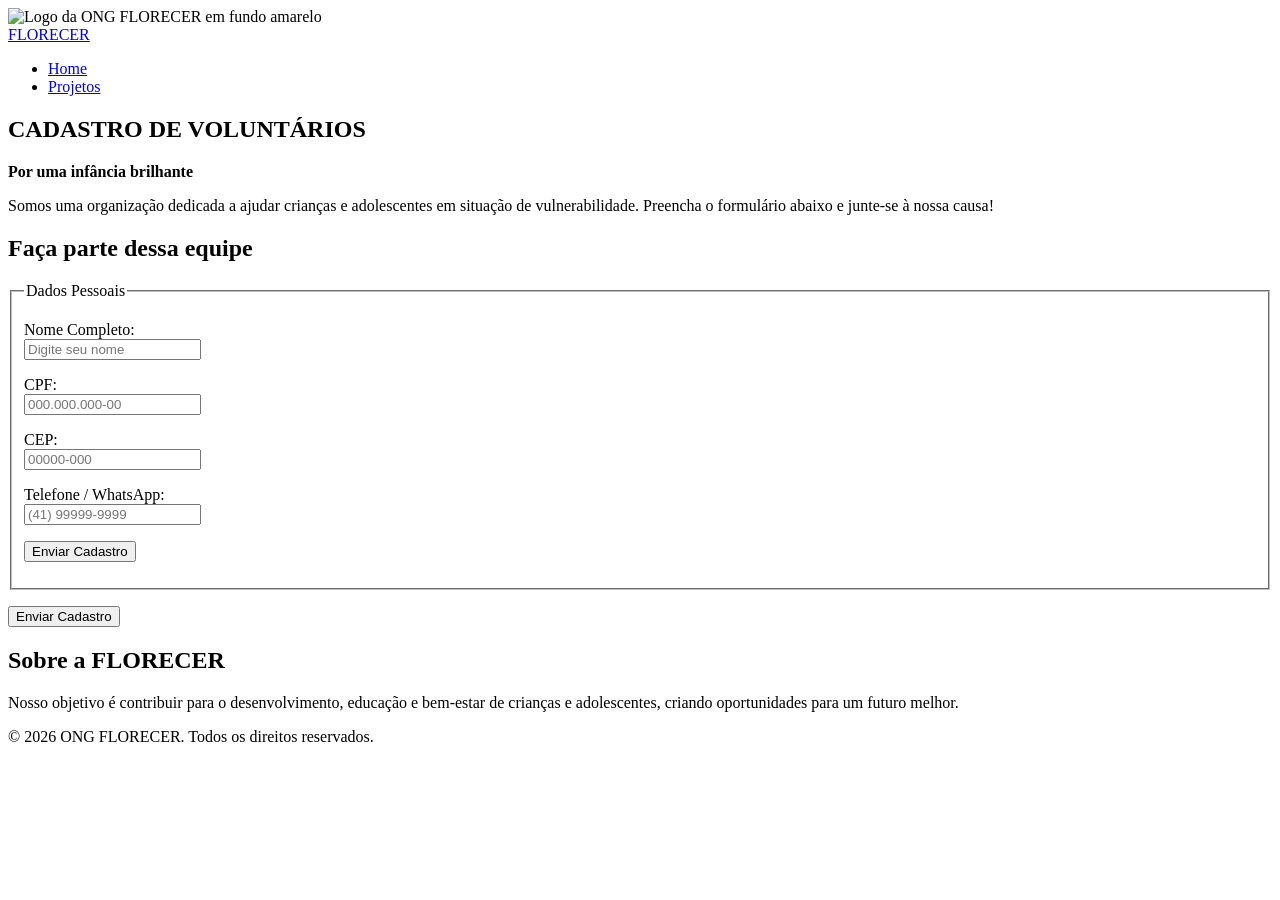
==== pages/cadastro.html @ 25153fce "atualizando" ====
<!DOCTYPE html>
<html lang="pt-BR">

<head>
    <meta charset="UTF-8">
    <meta name="viewport" content="width=device-width, initial-scale=1.0">
    <link rel="stylesheet" href="style/style.css">
    <title>Cadastro - ONG FLORECER</title>
</head>

<body>

    <!-- Cabeçalho Principal da Página -->
    <header>
        <img src="img/florecerTransparente.png" alt="Logo da ONG FLORECER em fundo amarelo">

        <nav>
            <a href="../index.html">FLORECER</a>

            <ul>
                <li><a href="index.html">Home</a></li>
                <li><a href="projetos.html">Projetos</a></li>                
            </ul>
        </nav>
    </header>

    <!-- Conteúdo Principal -->
    <main>

        <!-- Seção 1: Apresentação do Cadastro -->
        <section>
            <h1>CADASTRO DE VOLUNTÁRIOS</h1>
            <p><strong>Por uma infância brilhante</strong></p>
            <p>
                Somos uma organização dedicada a ajudar crianças e adolescentes em situação de vulnerabilidade.
                Preencha o formulário abaixo e junte-se à nossa causa!
            </p>
        </section>

        <!-- Seção 2: Formulário Organizado -->
        <section>
            <h2>Faça parte dessa equipe</h2>

            <form action="#" method="POST">
                        
                        <!-- Agrupamento de Dados Pessoais -->
            <fieldset>
            <legend>Dados Pessoais</legend>

            <!-- Nome: apenas garante que não está vazio -->
            <p>
                <label for="nome">Nome Completo:</label><br>
                <input 
                    type="text" 
                    id="nome" 
                    name="nome" 
                    placeholder="Digite seu nome" 
                    required>
            </p>

            <!-- CPF: exige o formato 000.000.000-00 -->
            <p>
                <label for="cpf">CPF:</label><br>
                <input 
                    type="text" 
                    id="cpf" 
                    name="cpf" 
                    placeholder="000.000.000-00" 
                    maxlength="14"
                    pattern="\d{3}\.\d{3}\.\d{3}-\d{2}"
                    title="Digite o CPF no formato: 000.000.000-00"
                    required>
            </p>

            <!-- CEP: exige o formato 00000-000 -->
            <p>
                <label for="cep">CEP:</label><br>
                <input 
                    type="text" 
                    id="cep" 
                    name="cep" 
                    placeholder="00000-000" 
                    maxlength="9"
                    pattern="\d{5}-\d{3}"
                    title="Digite o CEP no formato: 00000-000"
                    required>
            </p>

            <!-- Telefone: aceita fixo ou celular com DDD -->
            <p>
                <label for="telefone">Telefone / WhatsApp:</label><br>
                <input 
                    type="tel" 
                    id="telefone" 
                    name="telefone" 
                    placeholder="(41) 99999-9999" 
                    maxlength="15"
                    pattern="\(\d{2}\)\s?\d{4,5}-\d{4}"
                    title="Digite no formato: (41) 99999-9999"
                    required>
            </p>

            <!-- Botão indispensável para disparar a validação do HTML -->
            <p>
                <button type="submit">Enviar Cadastro</button>
            </p>
        </fieldset>                

                <p>
                    <button type="submit">Enviar Cadastro</button>
                </p>

            </form>
        </section>

        <!-- Seção 3: Informações Sobre a ONG -->
        <section>
            <h2>Sobre a FLORECER</h2>
            <p>
                Nosso objetivo é contribuir para o desenvolvimento, educação e bem-estar de crianças e adolescentes,
                criando oportunidades para um futuro melhor.
            </p>
        </section>

    </main>

    <!-- Rodapé -->
    <footer>
        <p>&copy; 2026 ONG FLORECER. Todos os direitos reservados.</p>
    </footer>
    <script src="Site de ong/js/script.js"></script>

</body>

</html>
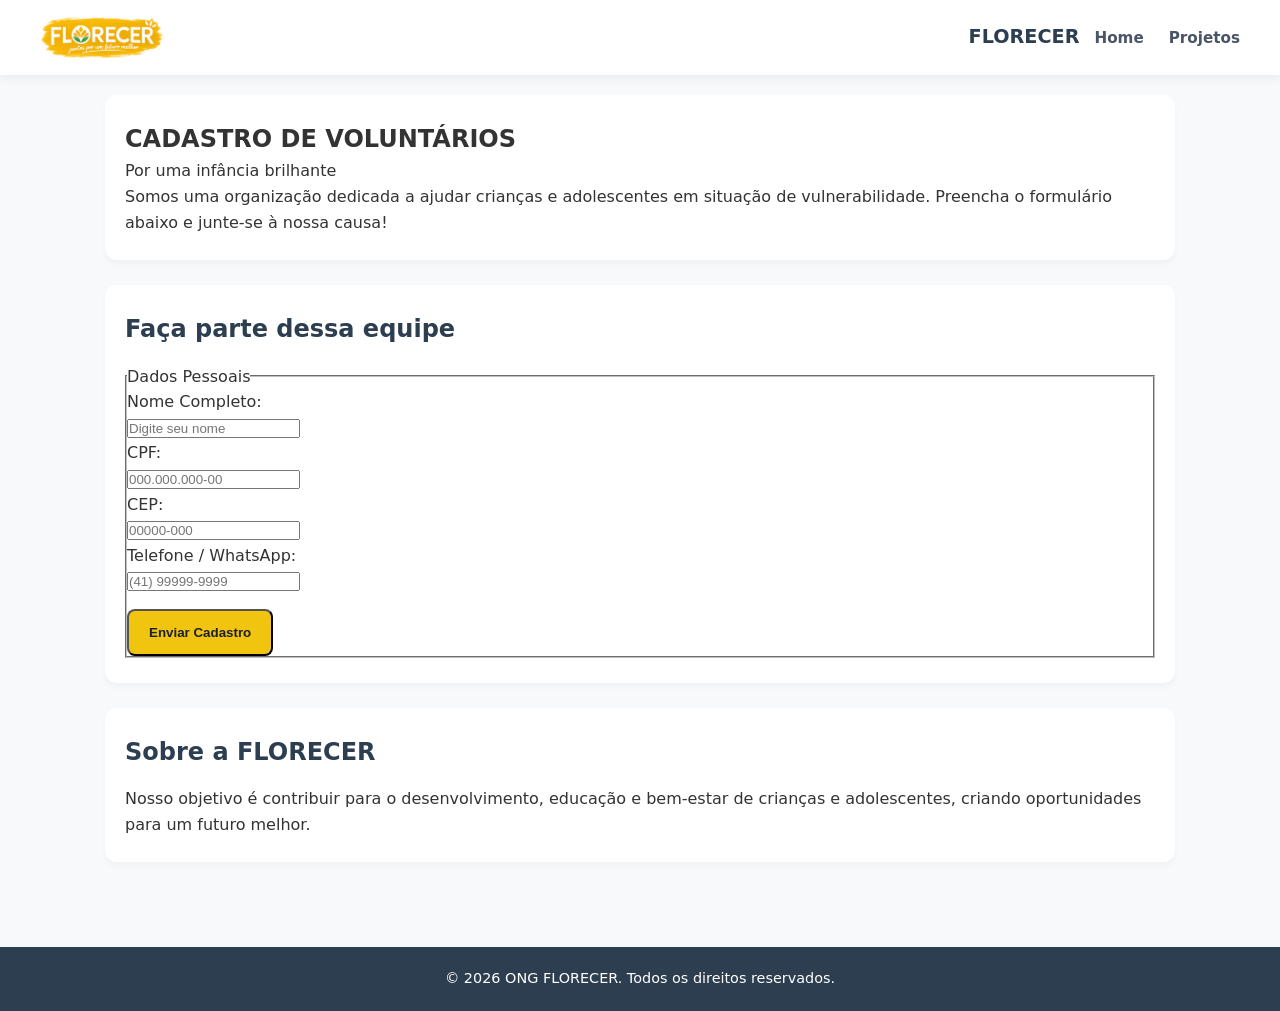
==== commit d342d5d7: "atualizando para hospedar" ====
--- a/pages/cadastro.html
+++ b/pages/cadastro.html
@@ -4,22 +4,23 @@
 <head>
     <meta charset="UTF-8">
     <meta name="viewport" content="width=device-width, initial-scale=1.0">
-    <link rel="stylesheet" href="style/style.css">
+    <!-- Usa ../ para subir um nível até a pasta style -->
+    <link rel="stylesheet" href="../style/style.css">
     <title>Cadastro - ONG FLORECER</title>
 </head>
 
 <body>
 
-    <!-- Cabeçalho Principal da Página -->
+    <!-- Cabeçalho Principal -->
     <header>
-        <img src="img/florecerTransparente.png" alt="Logo da ONG FLORECER em fundo amarelo">
+        <img src="../img/florecerTransparente.png" alt="Logo da ONG FLORECER">
 
         <nav>
-            <a href="../index.html">FLORECER</a>
+            <a href="../index.html" class="brand-title">FLORECER</a>
 
             <ul>
-                <li><a href="index.html">Home</a></li>
-                <li><a href="projetos.html">Projetos</a></li>                
+                <li><a href="../index.html">Home</a></li>
+                <li><a href="projetos.html">Projetos</a></li>               
             </ul>
         </nav>
     </header>
@@ -27,10 +28,10 @@
     <!-- Conteúdo Principal -->
     <main>
 
-        <!-- Seção 1: Apresentação do Cadastro -->
-        <section>
+        <!-- Seção 1: Apresentação -->
+        <section class="hero-page">
             <h1>CADASTRO DE VOLUNTÁRIOS</h1>
-            <p><strong>Por uma infância brilhante</strong></p>
+            <p class="subtitle">Por uma infância brilhante</p>
             <p>
                 Somos uma organização dedicada a ajudar crianças e adolescentes em situação de vulnerabilidade.
                 Preencha o formulário abaixo e junte-se à nossa causa!
@@ -38,78 +39,66 @@
         </section>
 
         <!-- Seção 2: Formulário Organizado -->
-        <section>
+        <section class="form-section">
             <h2>Faça parte dessa equipe</h2>
 
             <form action="#" method="POST">
-                        
-                        <!-- Agrupamento de Dados Pessoais -->
-            <fieldset>
-            <legend>Dados Pessoais</legend>
+                <fieldset>
+                    <legend>Dados Pessoais</legend>
 
-            <!-- Nome: apenas garante que não está vazio -->
-            <p>
-                <label for="nome">Nome Completo:</label><br>
-                <input 
-                    type="text" 
-                    id="nome" 
-                    name="nome" 
-                    placeholder="Digite seu nome" 
-                    required>
-            </p>
+                    <p>
+                        <label for="nome">Nome Completo:</label><br>
+                        <input 
+                            type="text" 
+                            id="nome" 
+                            name="nome" 
+                            placeholder="Digite seu nome" 
+                            required>
+                    </p>
 
-            <!-- CPF: exige o formato 000.000.000-00 -->
-            <p>
-                <label for="cpf">CPF:</label><br>
-                <input 
-                    type="text" 
-                    id="cpf" 
-                    name="cpf" 
-                    placeholder="000.000.000-00" 
-                    maxlength="14"
-                    pattern="\d{3}\.\d{3}\.\d{3}-\d{2}"
-                    title="Digite o CPF no formato: 000.000.000-00"
-                    required>
-            </p>
+                    <p>
+                        <label for="cpf">CPF:</label><br>
+                        <input 
+                            type="text" 
+                            id="cpf" 
+                            name="cpf" 
+                            placeholder="000.000.000-00" 
+                            maxlength="14"
+                            pattern="\d{3}\.\d{3}\.\d{3}-\d{2}"
+                            title="Digite o CPF no formato: 000.000.000-00"
+                            required>
+                    </p>
 
-            <!-- CEP: exige o formato 00000-000 -->
-            <p>
-                <label for="cep">CEP:</label><br>
-                <input 
-                    type="text" 
-                    id="cep" 
-                    name="cep" 
-                    placeholder="00000-000" 
-                    maxlength="9"
-                    pattern="\d{5}-\d{3}"
-                    title="Digite o CEP no formato: 00000-000"
-                    required>
-            </p>
+                    <p>
+                        <label for="cep">CEP:</label><br>
+                        <input 
+                            type="text" 
+                            id="cep" 
+                            name="cep" 
+                            placeholder="00000-000" 
+                            maxlength="9"
+                            pattern="\d{5}-\d{3}"
+                            title="Digite o CEP no formato: 00000-000"
+                            required>
+                    </p>
 
-            <!-- Telefone: aceita fixo ou celular com DDD -->
-            <p>
-                <label for="telefone">Telefone / WhatsApp:</label><br>
-                <input 
-                    type="tel" 
-                    id="telefone" 
-                    name="telefone" 
-                    placeholder="(41) 99999-9999" 
-                    maxlength="15"
-                    pattern="\(\d{2}\)\s?\d{4,5}-\d{4}"
-                    title="Digite no formato: (41) 99999-9999"
-                    required>
-            </p>
+                    <p>
+                        <label for="telefone">Telefone / WhatsApp:</label><br>
+                        <input 
+                            type="tel" 
+                            id="telefone" 
+                            name="telefone" 
+                            placeholder="(41) 99999-9999" 
+                            maxlength="15"
+                            pattern="\(\d{2}\)\s?\d{4,5}-\d{4}"
+                            title="Digite no formato: (41) 99999-9999"
+                            required>
+                    </p>
 
-            <!-- Botão indispensável para disparar a validação do HTML -->
-            <p>
-                <button type="submit">Enviar Cadastro</button>
-            </p>
-        </fieldset>                
-
-                <p>
-                    <button type="submit">Enviar Cadastro</button>
-                </p>
-
+                    <p style="margin-top: 15px;">
+                        <button type="submit" class="btn-primary">Enviar Cadastro</button>
+                    </p>
+                </fieldset>
             </form>
         </section>
 
@@ -117,8 +106,7 @@
         <section>
             <h2>Sobre a FLORECER</h2>
             <p>
-                Nosso objetivo é contribuir para o desenvolvimento, educação e bem-estar de crianças e adolescentes,
-                criando oportunidades para um futuro melhor.
+                Nosso objetivo é contribuir para o desenvolvimento, educação e bem-estar de crianças e adolescentes, criando oportunidades para um futuro melhor.
             </p>
         </section>
 
@@ -128,7 +116,9 @@
     <footer>
         <p>&copy; 2026 ONG FLORECER. Todos os direitos reservados.</p>
     </footer>
-    <script src="Site de ong/js/script.js"></script>
+
+    <!-- Script com caminho relativo correto -->
+    <script src="../js/script.js"></script>
 
 </body>
 
--- a/style/style.css
+++ b/style/style.css
@@ -0,0 +1,257 @@
+/* ==========================================
+   1. RESET & VARIÁVEIS GLOBAIS
+   ========================================== */
+* {
+    margin: 0;
+    padding: 0;
+    box-sizing: border-box;
+}
+
+body {
+    font-family: 'Segoe UI', system-ui, -apple-system, sans-serif;
+    line-height: 1.6;
+    color: #333333;
+    background-color: #f8f9fa;
+}
+
+/* ==========================================
+   2. CABEÇALHO & NAVEGAÇÃO RESPONSIVA
+   ========================================== */
+header {
+    background-color: #ffffff;
+    padding: 12px 20px;
+    display: flex;
+    flex-wrap: wrap; /* Impede que os itens estourem a tela em celulares pequenos */
+    align-items: center;
+    justify-content: space-between;
+    box-shadow: 0 2px 10px rgba(0, 0, 0, 0.08);
+    position: sticky;
+    top: 0;
+    z-index: 100;
+}
+
+header img {
+    height: 45px;
+    width: auto;
+    object-fit: contain;
+}
+
+header nav {
+    display: flex;
+    align-items: center;
+    gap: 15px;
+    flex-wrap: wrap;
+}
+
+.brand-title {
+    font-weight: 700;
+    font-size: 1.2rem;
+    color: #2c3e50;
+    text-decoration: none;
+    display: none; /* Escondido em celular para poupar espaço; visível em telas maiores */
+}
+
+header nav ul {
+    display: flex;
+    list-style: none;
+    gap: 12px;
+    padding: 0;
+    margin: 0;
+}
+
+header nav a {
+    text-decoration: none;
+    color: #4a5568;
+    font-weight: 600;
+    font-size: 0.95rem;
+    transition: color 0.2s ease;
+}
+
+header nav a:hover {
+    color: #f1c40f;
+}
+
+/* ==========================================
+   3. CONTAINER PRINCIPAL E SEÇÕES
+   ========================================== */
+main {
+    max-width: 1100px;
+    margin: 0 auto;
+    padding: 20px 15px;
+}
+
+section {
+    background-color: #ffffff;
+    padding: 25px 20px;
+    margin-bottom: 25px;
+    border-radius: 12px;
+    box-shadow: 0 4px 6px rgba(0, 0, 0, 0.03);
+}
+
+section h2 {
+    color: #2c3e50;
+    font-size: 1.5rem;
+    margin-bottom: 15px;
+}
+
+/* ==========================================
+   4. SEÇÃO HERO (MENSAGEM DE IMPACTO)
+   ========================================== */
+.hero {
+    background: linear-gradient(135deg, #ffffff 0%, #fffde7 100%);
+    border-left: 5px solid #f1c40f;
+    padding: 30px 20px;
+}
+
+.hero header {
+    background: transparent;
+    box-shadow: none;
+    padding: 0;
+    display: flex;
+    flex-direction: column;
+    align-items: flex-start;
+    position: static;
+}
+
+.hero h1 {
+    font-size: 1.75rem;
+    color: #1a202c;
+    line-height: 1.3;
+    margin-bottom: 15px;
+}
+
+.hero .subtitle {
+    font-size: 1rem;
+    color: #4a5568;
+    margin-bottom: 20px;
+}
+
+/* ==========================================
+   5. BOTÕES (CTAs)
+   ========================================== */
+.btn-primary, .btn-secondary {
+    display: block; /* No mobile, ocupa a largura total para fácil toque */
+    width: 100%;
+    text-align: center;
+    background-color: #f1c40f;
+    color: #1a202c;
+    font-weight: 700;
+    padding: 14px 20px;
+    border-radius: 8px;
+    text-decoration: none;
+    transition: transform 0.2s ease, background-color 0.2s ease;
+}
+
+.btn-secondary {
+    background-color: #2c3e50;
+    color: #ffffff;
+    margin-top: 15px;
+}
+
+.btn-primary:hover {
+    background-color: #e0b000;
+    transform: translateY(-2px);
+}
+
+.btn-secondary:hover {
+    background-color: #1a252f;
+    transform: translateY(-2px);
+}
+
+/* ==========================================
+   6. PILARES / CARDS DE PROJETOS E VOLUNTARIADO
+   ========================================== */
+.pilares-links {
+    display: flex;
+    flex-direction: column;
+    gap: 20px;
+    margin-top: 20px;
+}
+
+.pilar-card {
+    border: 1px solid #e2e8f0;
+    border-radius: 10px;
+    padding: 20px;
+    background-color: #fafafa;
+    display: flex;
+    flex-direction: column;
+    justify-content: space-between;
+}
+
+.pilar-card h3 {
+    color: #2c3e50;
+    font-size: 1.2rem;
+    margin-bottom: 10px;
+}
+
+.pilar-card p {
+    color: #64748b;
+    font-size: 0.95rem;
+    margin-bottom: 15px;
+}
+
+.pilar-card a {
+    color: #d69e2e;
+    font-weight: 700;
+    text-decoration: none;
+}
+
+.pilar-card a:hover {
+    text-decoration: underline;
+}
+
+/* ==========================================
+   7. RODAPÉ
+   ========================================== */
+footer {
+    text-align: center;
+    padding: 20px;
+    background-color: #2c3e50;
+    color: #ffffff;
+    font-size: 0.9rem;
+    margin-top: 40px;
+}
+
+/* ==========================================
+   8. MEDIA QUERIES (TABLETS E DESKTOPS)
+   ========================================== */
+
+/* Telas a partir de 768px (Tablets e Notebooks) */
+@media (min-width: 768px) {
+    header {
+        padding: 15px 40px;
+    }
+
+    .brand-title {
+        display: inline-block; /* Exibe o nome ao lado do logo */
+    }
+
+    header nav ul {
+        gap: 25px;
+    }
+
+    .hero {
+        padding: 50px 40px;
+    }
+
+    .hero h1 {
+        font-size: 2.5rem;
+    }
+
+    .hero .subtitle {
+        font-size: 1.2rem;
+    }
+
+    /* Botões deixam de ocupar 100% da tela */
+    .btn-primary, .btn-secondary {
+        display: inline-block;
+        width: auto;
+    }
+
+    /* Cards lado a lado usando Grid */
+    .pilares-links {
+        display: grid;
+        grid-template-columns: 1fr 1fr;
+        gap: 20px;
+    }
+}
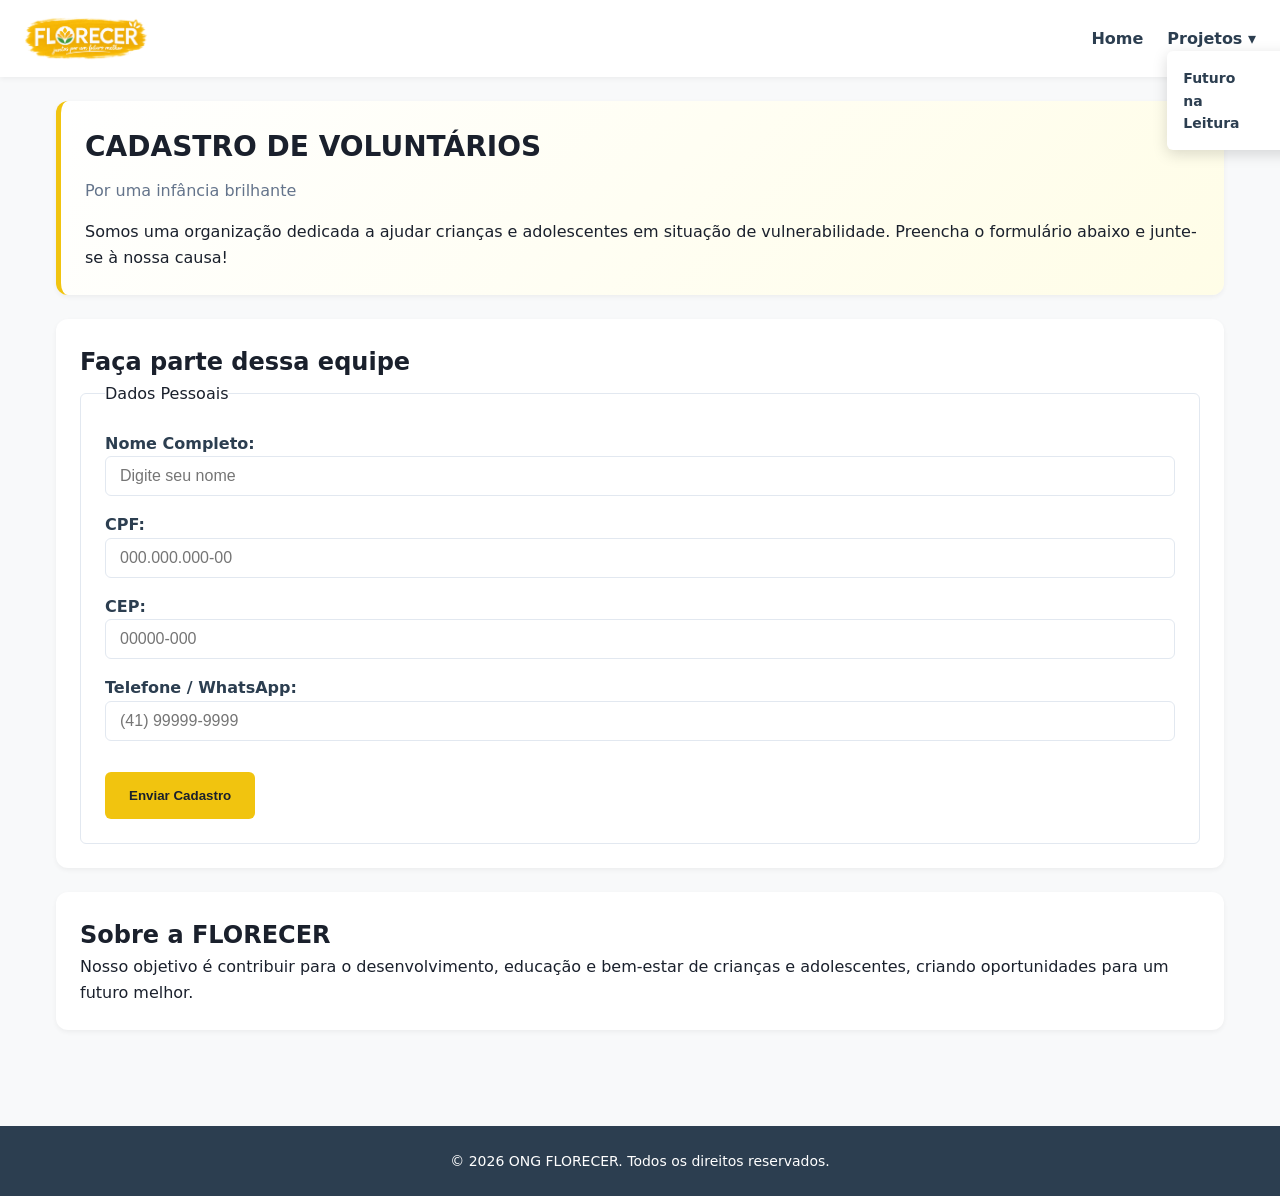
==== commit 5fc021d1: "atualizando o menu e sbmenu" ====
--- a/pages/cadastro.html
+++ b/pages/cadastro.html
@@ -11,19 +11,43 @@
 
 <body>
 
-    <!-- Cabeçalho Principal -->
-    <header>
-        <img src="../img/florecerTransparente.png" alt="Logo da ONG FLORECER">
+<!-- Cabeçalho Principal com Menu Hambúrguer e Dropdown -->
+    <header class="main-header">
+        <div class="logo-container">
+            <a href="../index.html">
+                <img src="../img/florecerTransparente.png" alt="Logo ONG FLORECER">
+            </a>
+        </div>
 
-        <nav>
-            <a href="../index.html" class="brand-title">FLORECER</a>
+        <!-- Botão Hambúrguer para Mobile -->
+        <button class="hamburger-btn" aria-label="Abrir Menu de Navegação" aria-expanded="false" aria-controls="primary-menu">
+            <span class="bar"></span>
+            <span class="bar"></span>
+            <span class="bar"></span>
+        </button>
 
+        <!-- Navegação Principal -->
+        <nav class="nav-menu" id="primary-menu">
             <ul>
-                <li><a href="../index.html">Home</a></li>
-                <li><a href="projetos.html">Projetos</a></li>               
+                <li><a href="../index.html" class="nav-link active">Home</a></li>
+                
+                <!-- Item com Submenu Dropdown -->
+                <li class="dropdown">
+                    <a href="pages/projetos.html" class="nav-link dropdown-toggle" aria-haspopup="true" aria-expanded="false">
+                        Projetos <span class="arrow">▾</span>
+                    </a>
+                    <ul class="dropdown-menu">
+                        <li><a href="pages/projetos.html#leitura">Futuro na Leitura</a></li>
+                        <li><a href="pages/projetos.html#esportes">Esporte & Cidadania</a></li>
+                        <li><a href="pages/projetos.html#nutricao">Nutrir com Amor</a></li>
+                    </ul>
+                </li>
+
+               
             </ul>
         </nav>
-    </header>
+    </header>    
+    
 
     <!-- Conteúdo Principal -->
     <main>
--- a/style/style.css
+++ b/style/style.css
@@ -1,257 +1,513 @@
-/* ==========================================
-   1. RESET & VARIÁVEIS GLOBAIS
-   ========================================== */
-* {
+/* ==========================================================================
+   1. SISTEMA DE DESIGN & VARIÁVEIS CUSTOMIZADAS
+   ========================================================================== */
+:root {
+    /* Paleta de Cores */
+    --color-primary: #f1c40f;          /* Amarelo ONG Florecer */
+    --color-primary-hover: #d69e2e;
+    --color-secondary: #2c3e50;        /* Azul Escuro / Texto Principal */
+    --color-secondary-hover: #1a252f;
+    --color-bg-body: #f8f9fa;          
+    --color-bg-card: #ffffff;          
+    --color-text-dark: #1a202c;
+    --color-text-muted: #64748b;
+    --color-border: #e2e8f0;
+
+    /* Escala Tipográfica (Escalável via rem) */
+    --font-family: 'Segoe UI', system-ui, -apple-system, sans-serif;
+    --font-size-base: 1rem;            /* 16px */
+    --font-size-sm: 0.875rem;          /* 14px */
+    --font-size-lg: 1.25rem;           /* 20px */
+    --font-size-xl: 1.75rem;           /* 28px */
+    --font-size-xxl: 2.5rem;           /* 40px */
+
+    /* Espaçamento Modular (Escala base 8px) */
+    --space-xs: 0.5rem;   /* 8px */
+    --space-sm: 1rem;     /* 16px */
+    --space-md: 1.5rem;   /* 24px */
+    --space-lg: 2rem;     /* 32px */
+    --space-xl: 3rem;     /* 48px */
+
+    /* Bordas e Sombras */
+    --radius-sm: 6px;
+    --radius-md: 12px;
+    --shadow-sm: 0 2px 5px rgba(0, 0, 0, 0.05);
+    --shadow-md: 0 4px 15px rgba(0, 0, 0, 0.15);
+
+    /* Grid System */
+    --grid-gap: var(--space-sm);
+}
+
+/* ==========================================================================
+   2. REGRAS GLOBAIS & RESET
+   ========================================================================== */
+*, *::before, *::after {
     margin: 0;
     padding: 0;
     box-sizing: border-box;
 }
 
+html {
+    font-size: 100%;
+    scroll-behavior: smooth;
+}
+
 body {
-    font-family: 'Segoe UI', system-ui, -apple-system, sans-serif;
+    font-family: var(--font-family);
+    font-size: var(--font-size-base);
     line-height: 1.6;
-    color: #333333;
-    background-color: #f8f9fa;
-}
-
-/* ==========================================
-   2. CABEÇALHO & NAVEGAÇÃO RESPONSIVA
-   ========================================== */
-header {
-    background-color: #ffffff;
-    padding: 12px 20px;
+    color: var(--color-text-dark);
+    background-color: var(--color-bg-body);
+}
+
+img {
+    max-width: 100%;
+    height: auto;
+    display: block;
+}
+
+/* ==========================================================================
+   3. CABEÇALHO & ESTRUTURA DE EMPILHAMENTO (Z-INDEX CORRIGIDO)
+   ========================================================================== */
+header, .main-header {
+    background-color: var(--color-bg-card);
+    padding: var(--space-sm) var(--space-md);
     display: flex;
-    flex-wrap: wrap; /* Impede que os itens estourem a tela em celulares pequenos */
+    flex-wrap: wrap;
     align-items: center;
     justify-content: space-between;
-    box-shadow: 0 2px 10px rgba(0, 0, 0, 0.08);
-    position: sticky;
-    top: 0;
-    z-index: 100;
+    box-shadow: var(--shadow-sm);
+    
+    /* Chave para a solução do z-index: */
+    position: relative;
+    z-index: 9999 !important; /* Coloca o header acima de tudo na página */
 }
 
 header img {
     height: 45px;
     width: auto;
-    object-fit: contain;
-}
-
-header nav {
-    display: flex;
-    align-items: center;
-    gap: 15px;
-    flex-wrap: wrap;
-}
-
-.brand-title {
-    font-weight: 700;
-    font-size: 1.2rem;
-    color: #2c3e50;
-    text-decoration: none;
-    display: none; /* Escondido em celular para poupar espaço; visível em telas maiores */
-}
-
-header nav ul {
-    display: flex;
-    list-style: none;
-    gap: 12px;
-    padding: 0;
-    margin: 0;
-}
-
-header nav a {
-    text-decoration: none;
-    color: #4a5568;
-    font-weight: 600;
-    font-size: 0.95rem;
-    transition: color 0.2s ease;
-}
-
-header nav a:hover {
-    color: #f1c40f;
-}
-
-/* ==========================================
-   3. CONTAINER PRINCIPAL E SEÇÕES
-   ========================================== */
-main {
-    max-width: 1100px;
-    margin: 0 auto;
-    padding: 20px 15px;
-}
-
-section {
-    background-color: #ffffff;
-    padding: 25px 20px;
-    margin-bottom: 25px;
-    border-radius: 12px;
-    box-shadow: 0 4px 6px rgba(0, 0, 0, 0.03);
-}
-
-section h2 {
-    color: #2c3e50;
-    font-size: 1.5rem;
-    margin-bottom: 15px;
-}
-
-/* ==========================================
-   4. SEÇÃO HERO (MENSAGEM DE IMPACTO)
-   ========================================== */
-.hero {
-    background: linear-gradient(135deg, #ffffff 0%, #fffde7 100%);
-    border-left: 5px solid #f1c40f;
-    padding: 30px 20px;
-}
-
-.hero header {
-    background: transparent;
-    box-shadow: none;
-    padding: 0;
-    display: flex;
-    flex-direction: column;
-    align-items: flex-start;
-    position: static;
-}
-
-.hero h1 {
-    font-size: 1.75rem;
-    color: #1a202c;
-    line-height: 1.3;
-    margin-bottom: 15px;
-}
-
-.hero .subtitle {
-    font-size: 1rem;
-    color: #4a5568;
-    margin-bottom: 20px;
-}
-
-/* ==========================================
-   5. BOTÕES (CTAs)
-   ========================================== */
-.btn-primary, .btn-secondary {
-    display: block; /* No mobile, ocupa a largura total para fácil toque */
-    width: 100%;
-    text-align: center;
-    background-color: #f1c40f;
-    color: #1a202c;
-    font-weight: 700;
-    padding: 14px 20px;
-    border-radius: 8px;
-    text-decoration: none;
-    transition: transform 0.2s ease, background-color 0.2s ease;
-}
-
-.btn-secondary {
-    background-color: #2c3e50;
-    color: #ffffff;
-    margin-top: 15px;
-}
-
-.btn-primary:hover {
-    background-color: #e0b000;
-    transform: translateY(-2px);
-}
-
-.btn-secondary:hover {
-    background-color: #1a252f;
-    transform: translateY(-2px);
-}
-
-/* ==========================================
-   6. PILARES / CARDS DE PROJETOS E VOLUNTARIADO
-   ========================================== */
-.pilares-links {
-    display: flex;
-    flex-direction: column;
-    gap: 20px;
-    margin-top: 20px;
-}
-
-.pilar-card {
-    border: 1px solid #e2e8f0;
-    border-radius: 10px;
-    padding: 20px;
-    background-color: #fafafa;
+}
+
+/* Menu Hambúrguer (Botão) */
+.hamburger-btn {
     display: flex;
     flex-direction: column;
     justify-content: space-between;
-}
-
-.pilar-card h3 {
-    color: #2c3e50;
-    font-size: 1.2rem;
-    margin-bottom: 10px;
-}
-
-.pilar-card p {
-    color: #64748b;
-    font-size: 0.95rem;
-    margin-bottom: 15px;
-}
-
-.pilar-card a {
-    color: #d69e2e;
+    width: 30px;
+    height: 21px;
+    background: transparent;
+    border: none;
+    cursor: pointer;
+    padding: 0;
+    z-index: 10000;
+}
+
+.hamburger-btn .bar {
+    width: 100%;
+    height: 3px;
+    background-color: var(--color-secondary);
+    border-radius: 2px;
+    transition: all 0.3s ease;
+}
+
+/* Animação do Ícone Hambúrguer -> X */
+.hamburger-btn.active .bar:nth-child(1) {
+    transform: translateY(9px) rotate(45deg);
+}
+.hamburger-btn.active .bar:nth-child(2) {
+    opacity: 0;
+}
+.hamburger-btn.active .bar:nth-child(3) {
+    transform: translateY(-9px) rotate(-45deg);
+}
+
+/* ==========================================================================
+   4. NAVEGAÇÃO E DROPDOWN (CORRIGIDO)
+   ========================================================================== */
+.dropdown {
+    position: relative;
+}
+
+/* Escondido por padrão em todas as telas */
+.dropdown-menu {
+    display: none;
+    position: absolute;
+    top: 100%;
+    left: 0;
+    background-color: var(--color-bg-card);
+    min-width: 200px;
+    box-shadow: var(--shadow-md);
+    border-radius: var(--radius-sm);
+    padding: var(--space-xs) 0;
+    list-style: none;
+    z-index: 10001;
+}
+
+.dropdown-menu a {
+    display: block;
+    padding: var(--space-xs) var(--space-sm);
+    color: var(--color-text-dark);
+    font-size: var(--font-size-sm);
+    text-decoration: none;
+}
+
+.dropdown-menu a:hover,
+.dropdown-menu a:focus {
+    background-color: var(--color-bg-body);
+    color: var(--color-primary-hover);
+}
+
+/* --- REGRAS DO MENU MOBILE (ABAIXO DE 768px) --- */
+@media screen and (max-width: 767px) {
+    .nav-menu {
+        display: none; /* Escondido por padrão */
+        position: absolute;
+        top: 100%;
+        left: 0;
+        width: 100%;
+        background-color: var(--color-bg-card);
+        box-shadow: 0 10px 25px rgba(0, 0, 0, 0.2);
+        z-index: 9999 !important;
+        border-bottom: 3px solid var(--color-primary);
+    }
+
+    .nav-menu.active {
+        display: block !important;
+    }
+
+    .nav-menu ul {
+        display: flex;
+        flex-direction: column;
+        list-style: none;
+        padding: var(--space-sm) var(--space-md);
+        gap: var(--space-sm);
+    }
+
+    .nav-menu a {
+        display: block;
+        padding: 8px 0;
+        text-decoration: none;
+        color: var(--color-secondary);
+        font-weight: 600;
+        font-size: 1.1rem;
+    }
+
+    /* Submenu no mobile: Escondido por padrão, abre APENAS com a classe .show via JS */
+    .dropdown-menu {
+        position: static;
+        box-shadow: none;
+        padding-left: var(--space-sm);
+        background-color: var(--color-bg-body);
+        margin-top: 5px;
+        display: none; 
+    }
+
+    .dropdown-menu.show {
+        display: block !important;
+    }
+}
+
+/* --- REGRAS PARA DESKTOP (768px OU MAIS) --- */
+@media screen and (min-width: 768px) {
+    .hamburger-btn {
+        display: none;
+    }
+
+    .nav-menu {
+        display: flex !important;
+        position: static;
+        box-shadow: none;
+        background: transparent;
+        border: none;
+    }
+
+    .nav-menu ul {
+        display: flex;
+        flex-direction: row;
+        list-style: none;
+        gap: var(--space-md);
+    }
+
+    .nav-menu a {
+        text-decoration: none;
+        color: var(--color-secondary);
+        font-weight: 600;
+        transition: color 0.2s ease;
+    }
+
+    .nav-menu a:hover {
+        color: var(--color-primary-hover);
+    }
+
+    /* No Desktop, o dropdown só abre no passar do mouse (hover) ou foco do teclado */
+    .dropdown:hover > .dropdown-menu,
+    .dropdown:focus-within > .dropdown-menu {
+        display: block;
+    }
+}
+
+/* ==========================================================================
+   5. BOTÕES DE AÇÃO (CTAs)
+   ========================================================================== */
+.btn-primary, .btn-secondary {
+    display: flex;
+    align-items: center;
+    justify-content: center;
+    width: 100%;
+    padding: var(--space-sm) var(--space-md);
     font-weight: 700;
+    border-radius: var(--radius-sm);
     text-decoration: none;
-}
-
-.pilar-card a:hover {
-    text-decoration: underline;
-}
-
-/* ==========================================
-   7. RODAPÉ
-   ========================================== */
+    border: none;
+    cursor: pointer;
+    transition: transform 0.2s ease, background-color 0.2s ease;
+}
+
+.btn-primary {
+    background-color: var(--color-primary);
+    color: var(--color-text-dark);
+}
+
+.btn-secondary {
+    background-color: var(--color-secondary);
+    color: #ffffff;
+}
+
+.btn-primary:hover {
+    background-color: var(--color-primary-hover);
+    transform: translateY(-2px);
+}
+
+.btn-secondary:hover {
+    background-color: var(--color-secondary-hover);
+    transform: translateY(-2px);
+}
+
+/* ==========================================================================
+   6. SISTEMA MACRO DE LAYOUT & CARDS (GRID DE 12 COLUNAS)
+   ========================================================================== */
+main {
+    max-width: 1200px;
+    margin: 0 auto;
+    padding: var(--space-md) var(--space-sm);
+    position: relative;
+    z-index: 1; /* Garante que todo o conteúdo fique em camada inferior ao menu */
+}
+
+.grid-container, 
+.pilares-links,
+.projetos-grid {
+    display: grid;
+    grid-template-columns: repeat(12, 1fr);
+    gap: var(--grid-gap);
+}
+
+section {
+    background-color: var(--color-bg-card);
+    padding: var(--space-md);
+    margin-bottom: var(--space-md);
+    border-radius: var(--radius-md);
+    box-shadow: var(--shadow-sm);
+    position: relative;
+    z-index: 1;
+}
+
+/* Seção Hero */
+.hero, .hero-page {
+    background: linear-gradient(135deg, #ffffff 0%, #fffde7 100%);
+    border-left: 5px solid var(--color-primary);
+}
+
+.hero h1, .hero-page h1 {
+    font-size: var(--font-size-xl);
+    margin-bottom: var(--space-xs);
+}
+
+.subtitle {
+    color: var(--color-text-muted);
+    font-size: var(--font-size-base);
+    margin-bottom: var(--space-sm);
+}
+
+.hero, .sobre-nos, .pilares, .contato-chamada, .sobre, .form-section, .projetos-container {
+    grid-column: span 12;
+}
+
+.pilar-card, .card-projeto {
+    grid-column: span 12;
+    border: 1px solid var(--color-border);
+    border-radius: var(--radius-sm);
+    padding: var(--space-md);
+    display: flex;
+    flex-direction: column;
+    justify-content: space-between;
+    transition: transform 0.3s ease, box-shadow 0.3s ease, border-color 0.3s ease;
+    overflow: hidden;
+}
+
+.card-projeto:hover,
+.card-projeto:focus-within {
+    transform: translateY(-5px);
+    box-shadow: var(--shadow-md);
+    border-color: var(--color-primary);
+}
+
+.card-projeto img {
+    transition: transform 0.5s ease;
+}
+
+.card-projeto:hover img {
+    transform: scale(1.03);
+}
+
+/* ==========================================================================
+   7. FORMULÁRIOS & PSEUDO-CLASSES DE VALIDAÇÃO
+   ========================================================================== */
+form fieldset {
+    border: 1px solid var(--color-border);
+    border-radius: var(--radius-sm);
+    padding: var(--space-md);
+    display: flex;
+    flex-direction: column;
+    gap: var(--space-sm);
+}
+
+form label {
+    font-weight: 600;
+    color: var(--color-secondary);
+}
+
+form input {
+    width: 100%;
+    padding: 10px 14px;
+    border: 1px solid var(--color-border);
+    border-radius: var(--radius-sm);
+    font-size: var(--font-size-base);
+}
+
+form input:focus,
+form select:focus,
+form textarea:focus {
+    outline: 2px solid var(--color-primary);
+    border-color: transparent;
+    box-shadow: 0 0 0 3px rgba(241, 196, 15, 0.2);
+}
+
+form input:not(:placeholder-shown):valid {
+    border-color: #27ae60;
+    background-image: url('data:image/svg+xml;utf8,<svg xmlns="http://www.w3.org/2000/svg" width="16" height="16" viewBox="0 0 24 24" fill="none" stroke="%2327ae60" stroke-width="3"><polyline points="20 6 9 17 4 12"></polyline></svg>');
+    background-repeat: no-repeat;
+    background-position: right 10px center;
+}
+
+form input:not(:placeholder-shown):invalid {
+    border-color: #e74c3c;
+    background-image: url('data:image/svg+xml;utf8,<svg xmlns="http://www.w3.org/2000/svg" width="16" height="16" viewBox="0 0 24 24" fill="none" stroke="%23e74c3c" stroke-width="3"><circle cx="12" cy="12" r="10"></circle><line x1="12" y1="8" x2="12" y2="12"></line><line x1="12" y1="16" x2="12.01" y2="16"></line></svg>');
+    background-repeat: no-repeat;
+    background-position: right 10px center;
+}
+
+/* ==========================================================================
+   8. MODAL & ALERTAS
+   ========================================================================== */
+.modal-overlay {
+    position: fixed;
+    top: 0;
+    left: 0;
+    width: 100%;
+    height: 100%;
+    background: rgba(0, 0, 0, 0.5);
+    display: flex;
+    align-items: center;
+    justify-content: center;
+    opacity: 0;
+    pointer-events: none;
+    transition: opacity 0.3s ease;
+    z-index: 100000;
+}
+
+.modal-overlay.active {
+    opacity: 1;
+    pointer-events: all;
+}
+
+.modal-content {
+    background: var(--color-bg-card);
+    padding: var(--space-lg);
+    border-radius: var(--radius-md);
+    max-width: 500px;
+    width: 90%;
+    box-shadow: var(--shadow-md);
+    position: relative;
+    transform: translateY(-20px);
+    transition: transform 0.3s ease;
+}
+
+.modal-overlay.active .modal-content {
+    transform: translateY(0);
+}
+
+.modal-close {
+    position: absolute;
+    top: 15px;
+    right: 15px;
+    background: transparent;
+    border: none;
+    font-size: 1.5rem;
+    cursor: pointer;
+    color: var(--color-text-muted);
+}
+
+/* ==========================================================================
+   9. MEDIA QUERIES PARA GRID RESPONSIVO
+   ========================================================================== */
+@media screen and (min-width: 768px) {
+    :root {
+        --grid-gap: var(--space-md);
+    }
+
+    .btn-primary, .btn-secondary {
+        width: auto;
+    }
+
+    .pilar-card, .card-projeto {
+        grid-column: span 6;
+    }
+}
+
+@media screen and (min-width: 1024px) {
+    .hero h1 {
+        font-size: var(--font-size-xxl);
+    }
+
+    .hero .subtitle {
+        font-size: var(--font-size-lg);
+    }
+
+    .projetos-grid .card-projeto {
+        grid-column: span 4;
+    }
+
+    .hero header {
+        grid-column: span 7;
+    }
+
+    .hero .cta-box {
+        grid-column: span 5;
+        display: flex;
+        align-items: center;
+        justify-content: flex-end;
+    }
+}
+
+/* Rodapé */
 footer {
     text-align: center;
-    padding: 20px;
-    background-color: #2c3e50;
+    padding: var(--space-md);
+    background-color: var(--color-secondary);
     color: #ffffff;
-    font-size: 0.9rem;
-    margin-top: 40px;
-}
-
-/* ==========================================
-   8. MEDIA QUERIES (TABLETS E DESKTOPS)
-   ========================================== */
-
-/* Telas a partir de 768px (Tablets e Notebooks) */
-@media (min-width: 768px) {
-    header {
-        padding: 15px 40px;
-    }
-
-    .brand-title {
-        display: inline-block; /* Exibe o nome ao lado do logo */
-    }
-
-    header nav ul {
-        gap: 25px;
-    }
-
-    .hero {
-        padding: 50px 40px;
-    }
-
-    .hero h1 {
-        font-size: 2.5rem;
-    }
-
-    .hero .subtitle {
-        font-size: 1.2rem;
-    }
-
-    /* Botões deixam de ocupar 100% da tela */
-    .btn-primary, .btn-secondary {
-        display: inline-block;
-        width: auto;
-    }
-
-    /* Cards lado a lado usando Grid */
-    .pilares-links {
-        display: grid;
-        grid-template-columns: 1fr 1fr;
-        gap: 20px;
-    }
+    font-size: var(--font-size-sm);
+    margin-top: var(--space-xl);
+    position: relative;
+    z-index: 1;
 }
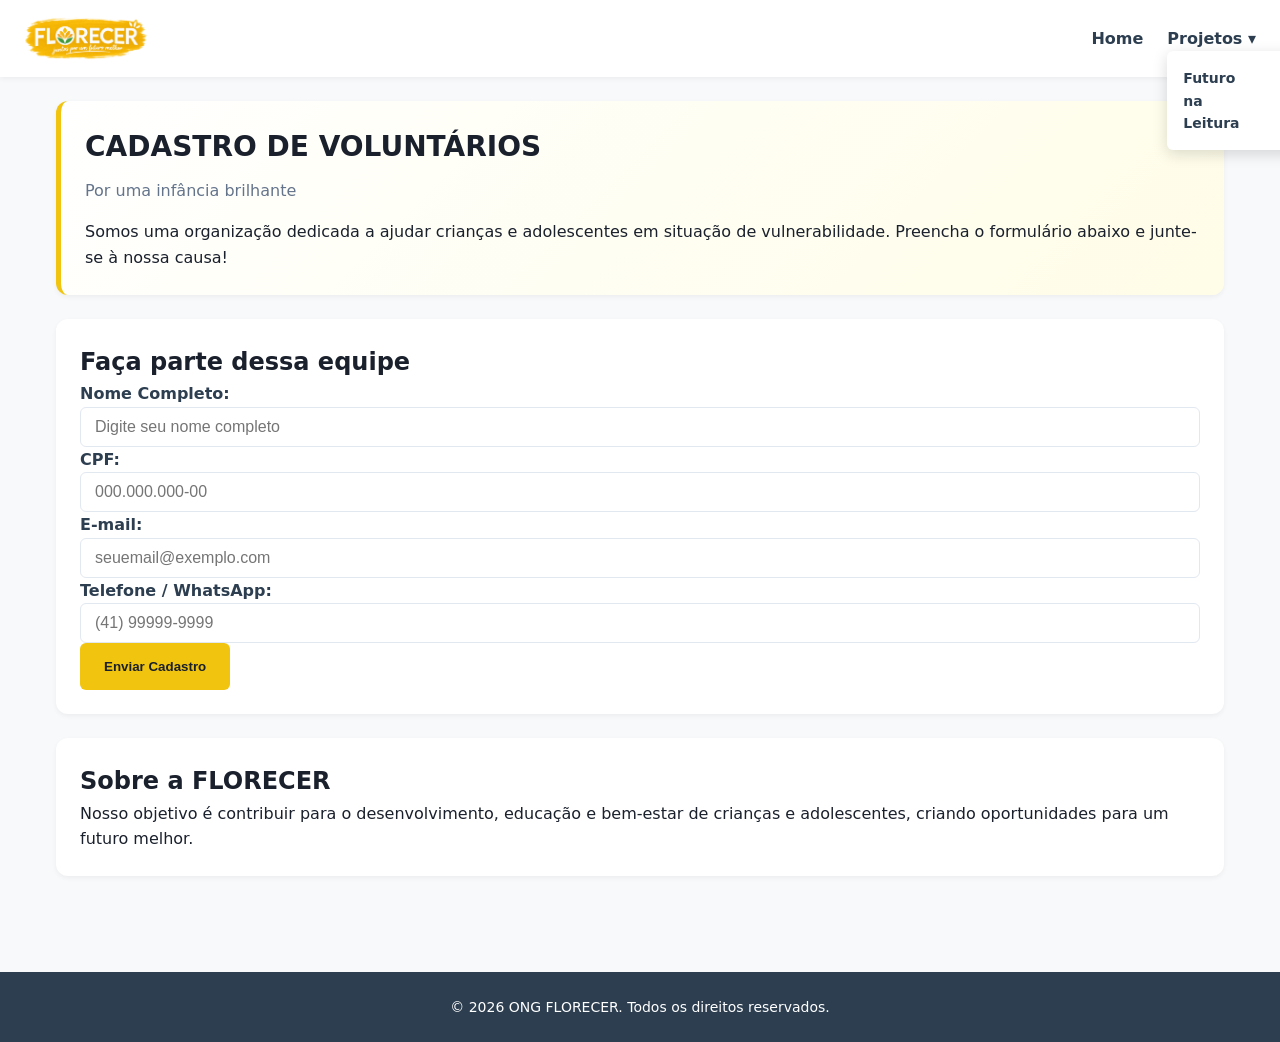
==== commit 31a25013: "atualizando site, principalmente deixando responsivo, usando bel as flexbox, media query, atualizand" ====
--- a/pages/cadastro.html
+++ b/pages/cadastro.html
@@ -65,65 +65,38 @@
         <!-- Seção 2: Formulário Organizado -->
         <section class="form-section">
             <h2>Faça parte dessa equipe</h2>
+            <form id="cadastroForm" novalidate>
+                <!-- Campo Nome -->
+                <div class="form-group">
+                    <label for="nome">Nome Completo:</label>
+                    <input type="text" id="nome" name="nome" placeholder="Digite seu nome completo">
+                    <span class="error-message" id="error-nome"></span>
+                </div>
 
-            <form action="#" method="POST">
-                <fieldset>
-                    <legend>Dados Pessoais</legend>
+                <!-- Campo CPF -->
+                <div class="form-group">
+                    <label for="cpf">CPF:</label>
+                    <input type="text" id="cpf" name="cpf" maxlength="14" placeholder="000.000.000-00">
+                    <span class="error-message" id="error-cpf"></span>
+                </div>
 
-                    <p>
-                        <label for="nome">Nome Completo:</label><br>
-                        <input 
-                            type="text" 
-                            id="nome" 
-                            name="nome" 
-                            placeholder="Digite seu nome" 
-                            required>
-                    </p>
+                <!-- Campo E-mail -->
+                <div class="form-group">
+                    <label for="email">E-mail:</label>
+                    <input type="email" id="email" name="email" placeholder="seuemail@exemplo.com">
+                    <span class="error-message" id="error-email"></span>
+                </div>
 
-                    <p>
-                        <label for="cpf">CPF:</label><br>
-                        <input 
-                            type="text" 
-                            id="cpf" 
-                            name="cpf" 
-                            placeholder="000.000.000-00" 
-                            maxlength="14"
-                            pattern="\d{3}\.\d{3}\.\d{3}-\d{2}"
-                            title="Digite o CPF no formato: 000.000.000-00"
-                            required>
-                    </p>
+                <!-- Campo Telefone/WhatsApp -->
+                <div class="form-group">
+                    <label for="telefone">Telefone / WhatsApp:</label>
+                    <input type="text" id="telefone" name="telefone" maxlength="15" placeholder="(41) 99999-9999">
+                    <span class="error-message" id="error-telefone"></span>
+                </div>
 
-                    <p>
-                        <label for="cep">CEP:</label><br>
-                        <input 
-                            type="text" 
-                            id="cep" 
-                            name="cep" 
-                            placeholder="00000-000" 
-                            maxlength="9"
-                            pattern="\d{5}-\d{3}"
-                            title="Digite o CEP no formato: 00000-000"
-                            required>
-                    </p>
-
-                    <p>
-                        <label for="telefone">Telefone / WhatsApp:</label><br>
-                        <input 
-                            type="tel" 
-                            id="telefone" 
-                            name="telefone" 
-                            placeholder="(41) 99999-9999" 
-                            maxlength="15"
-                            pattern="\(\d{2}\)\s?\d{4,5}-\d{4}"
-                            title="Digite no formato: (41) 99999-9999"
-                            required>
-                    </p>
-
-                    <p style="margin-top: 15px;">
-                        <button type="submit" class="btn-primary">Enviar Cadastro</button>
-                    </p>
-                </fieldset>
+                <button type="submit" class="btn-primary">Enviar Cadastro</button>
             </form>
+            
         </section>
 
         <!-- Seção 3: Informações Sobre a ONG -->
